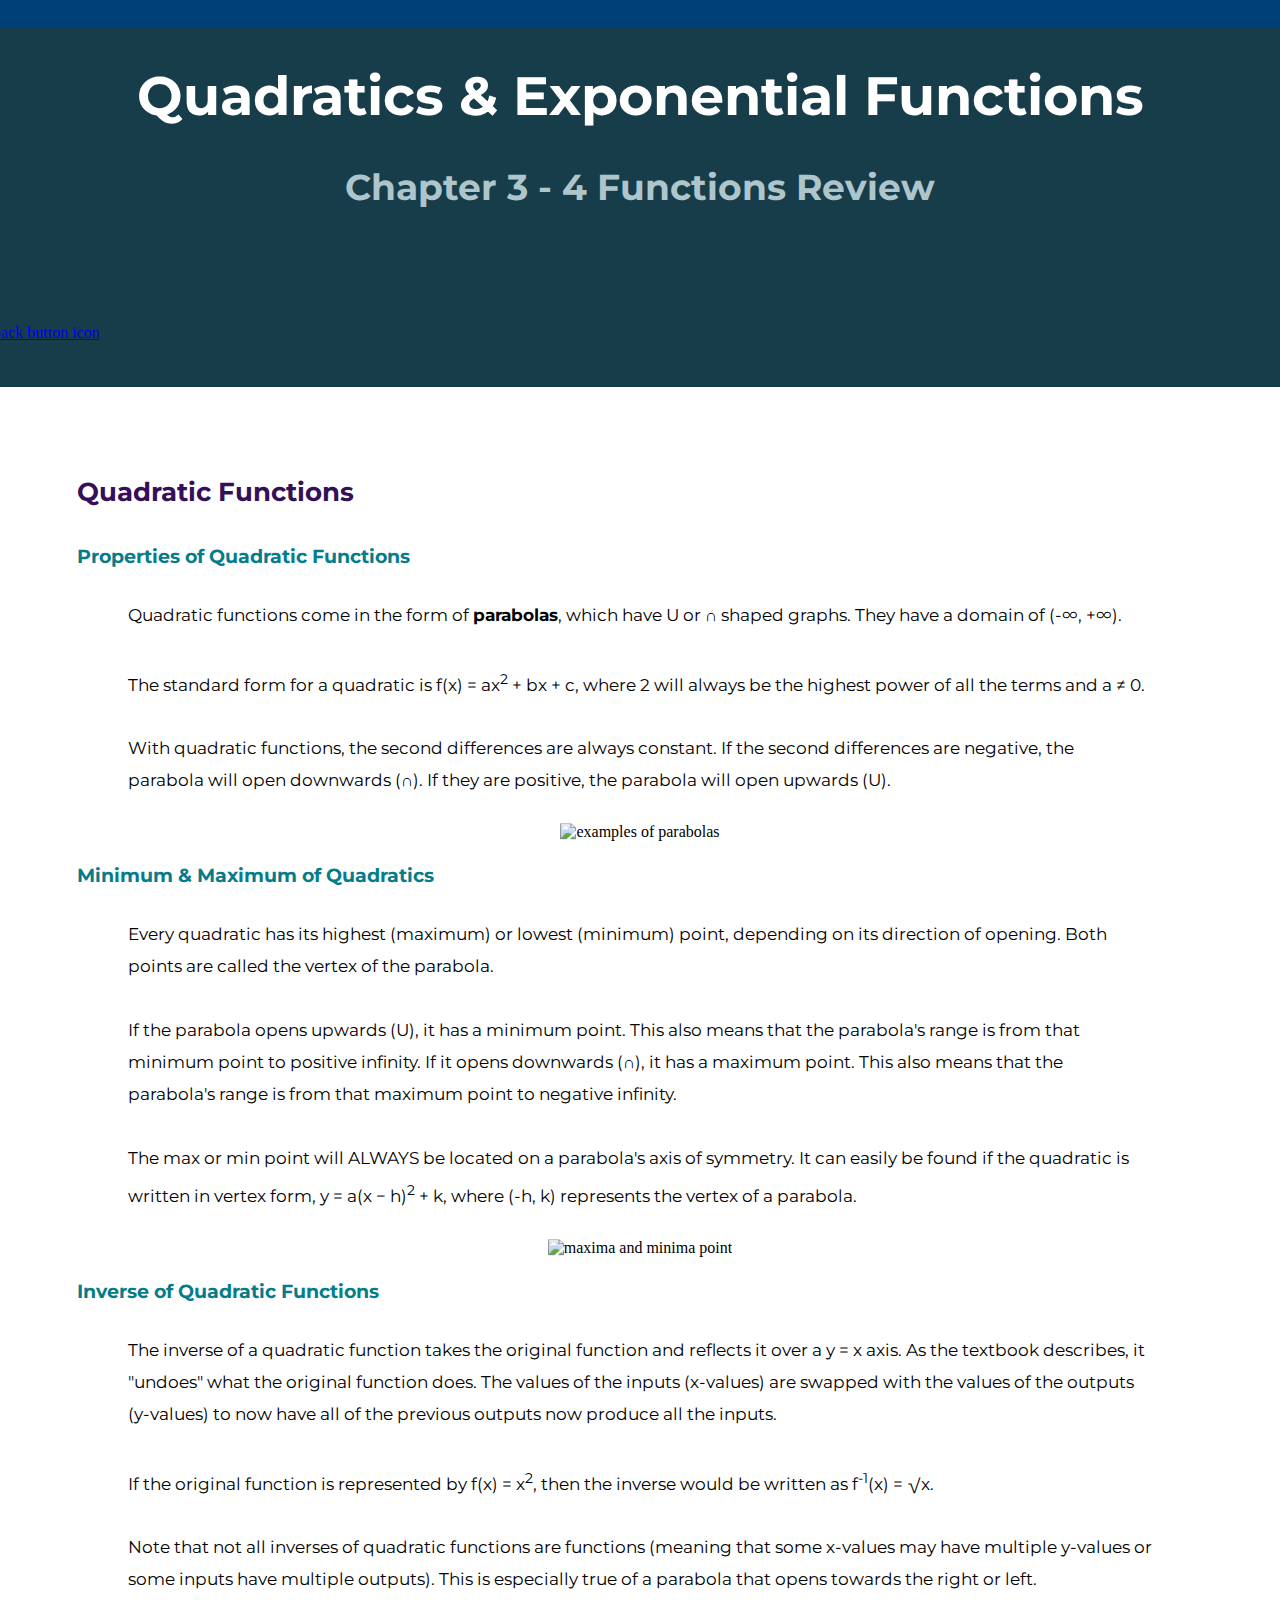
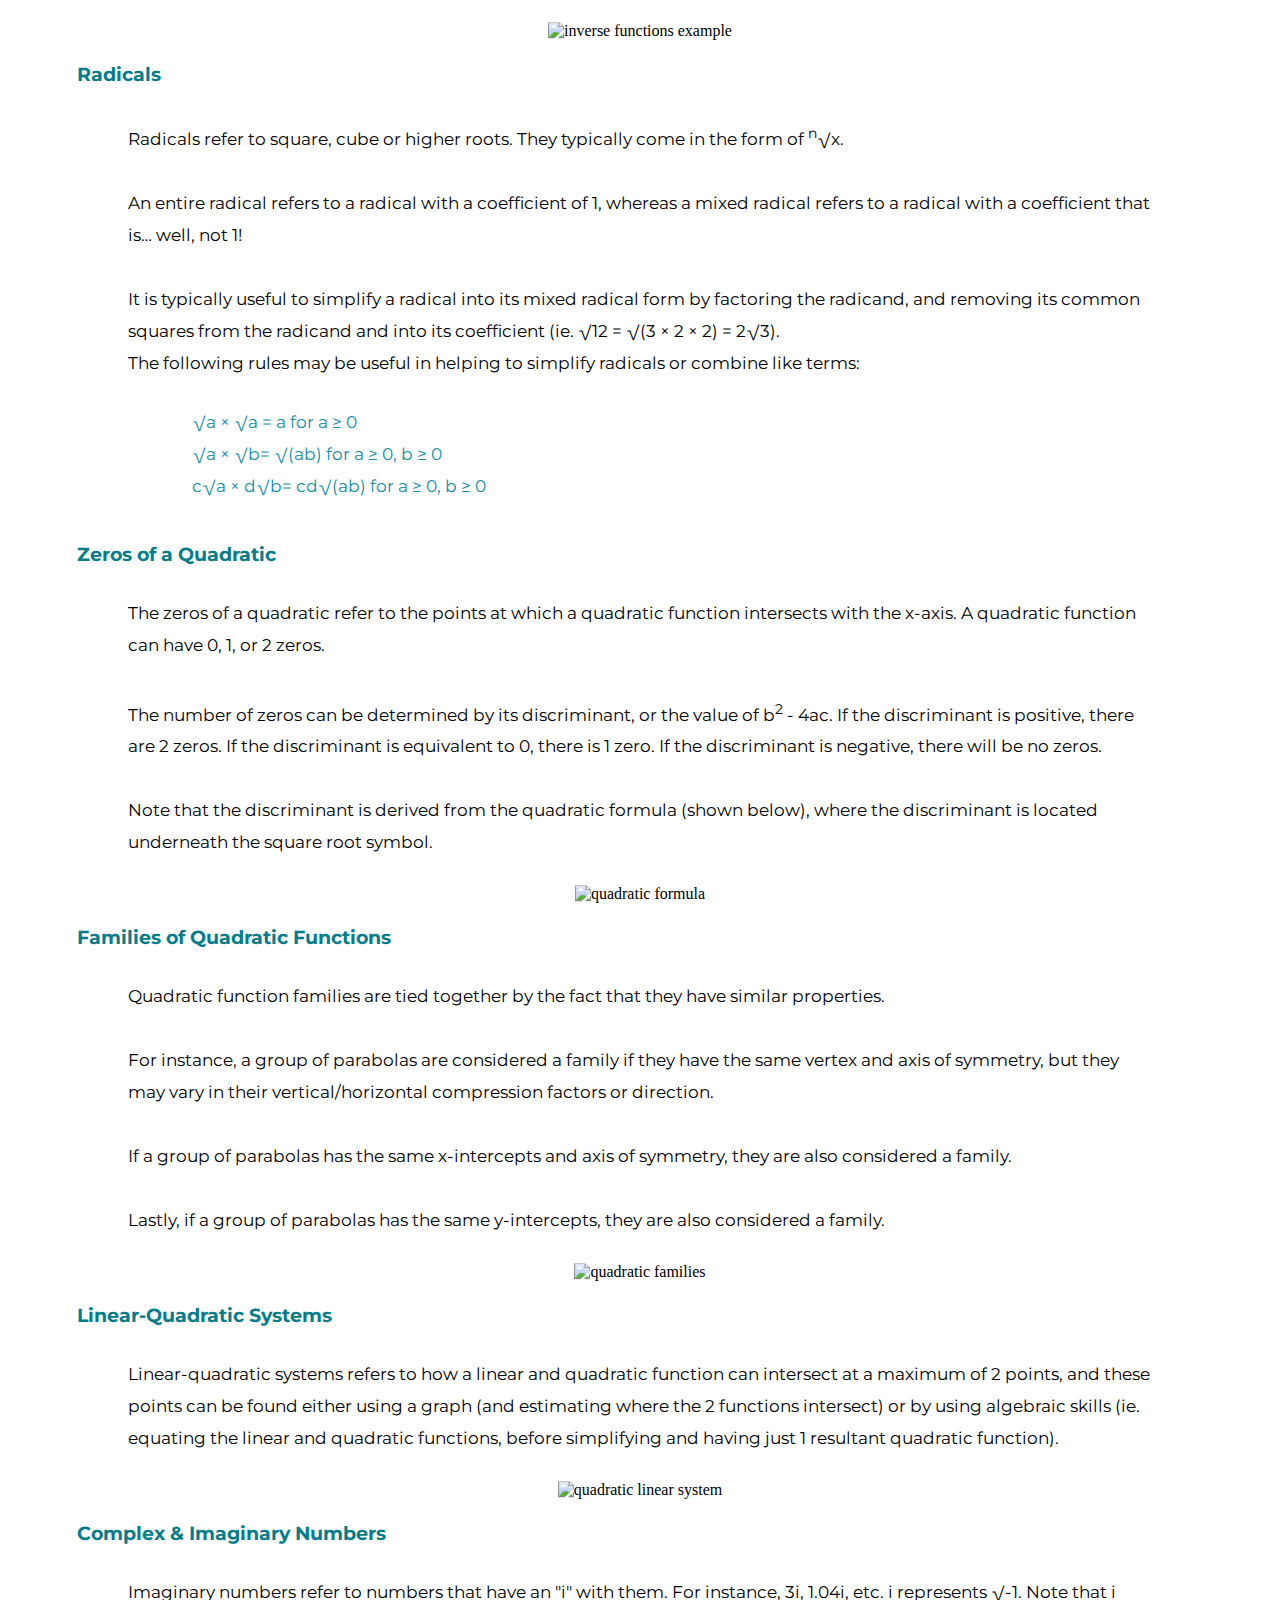
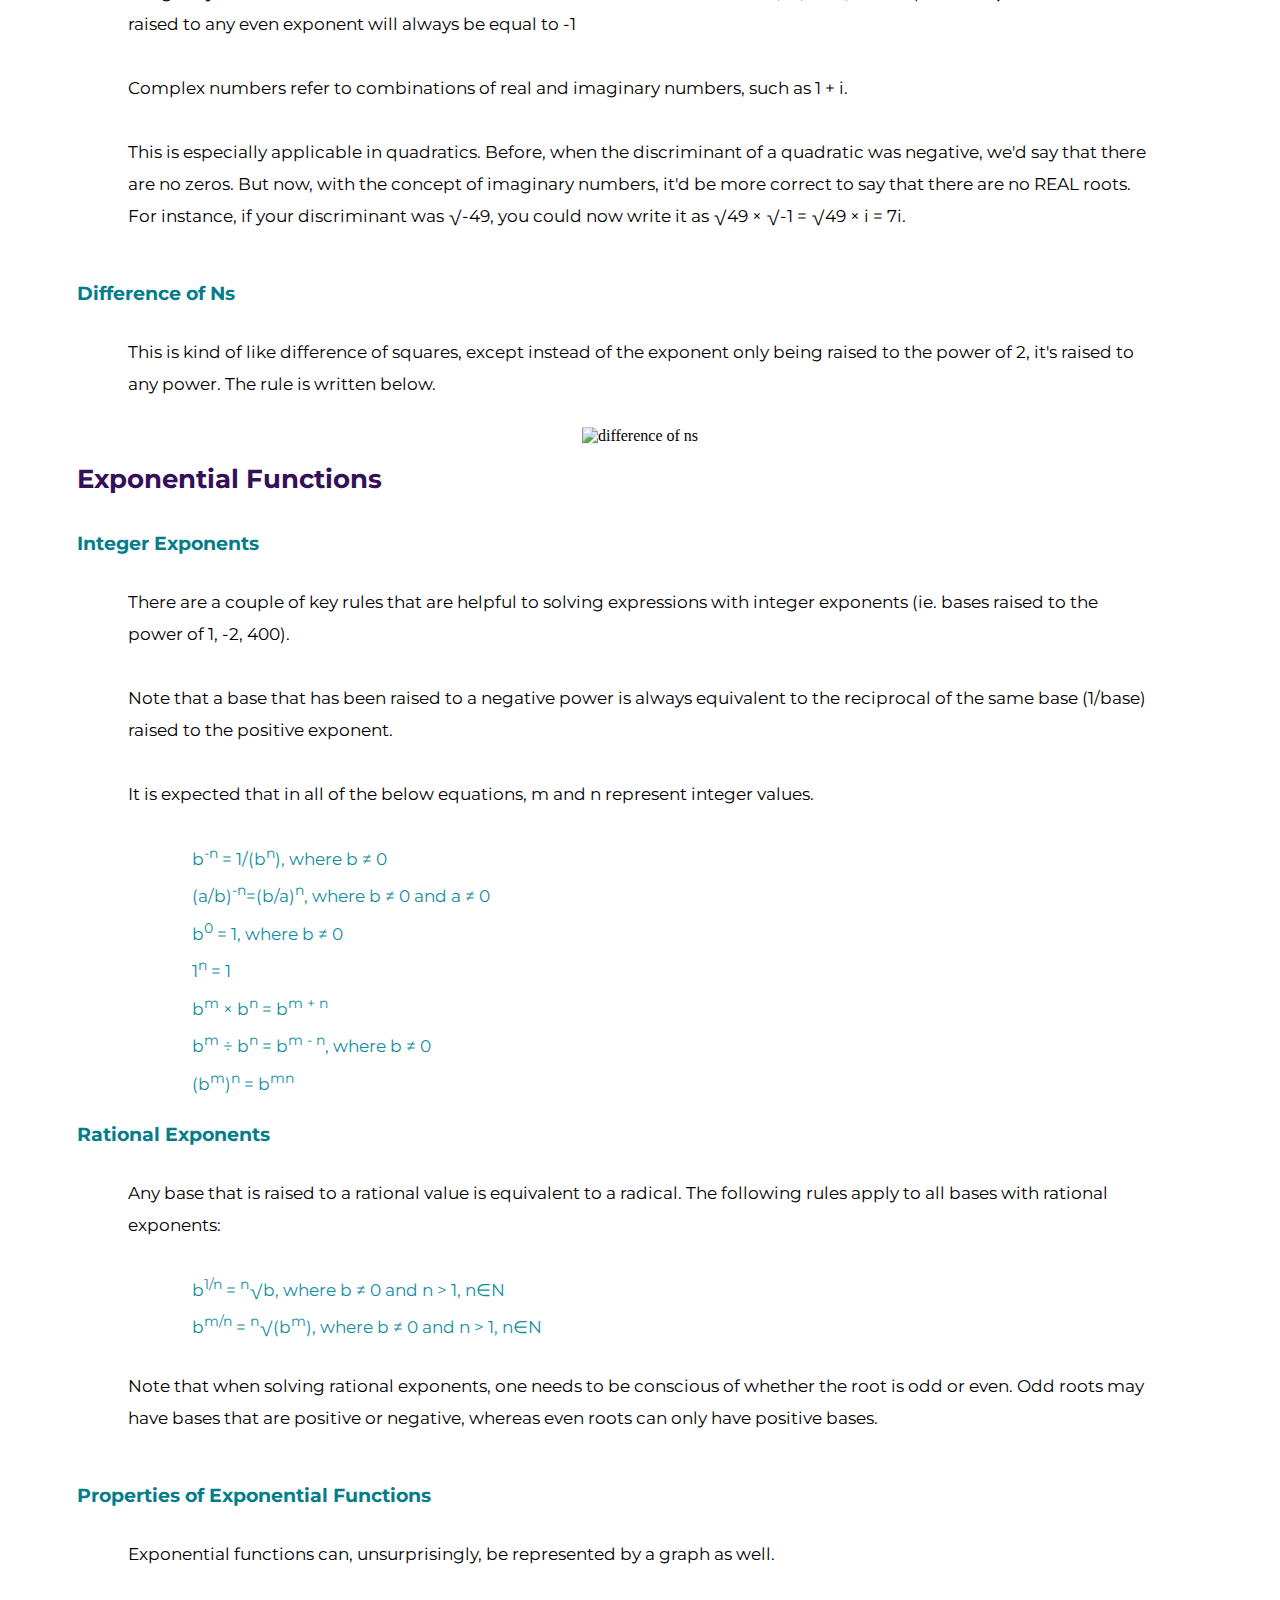
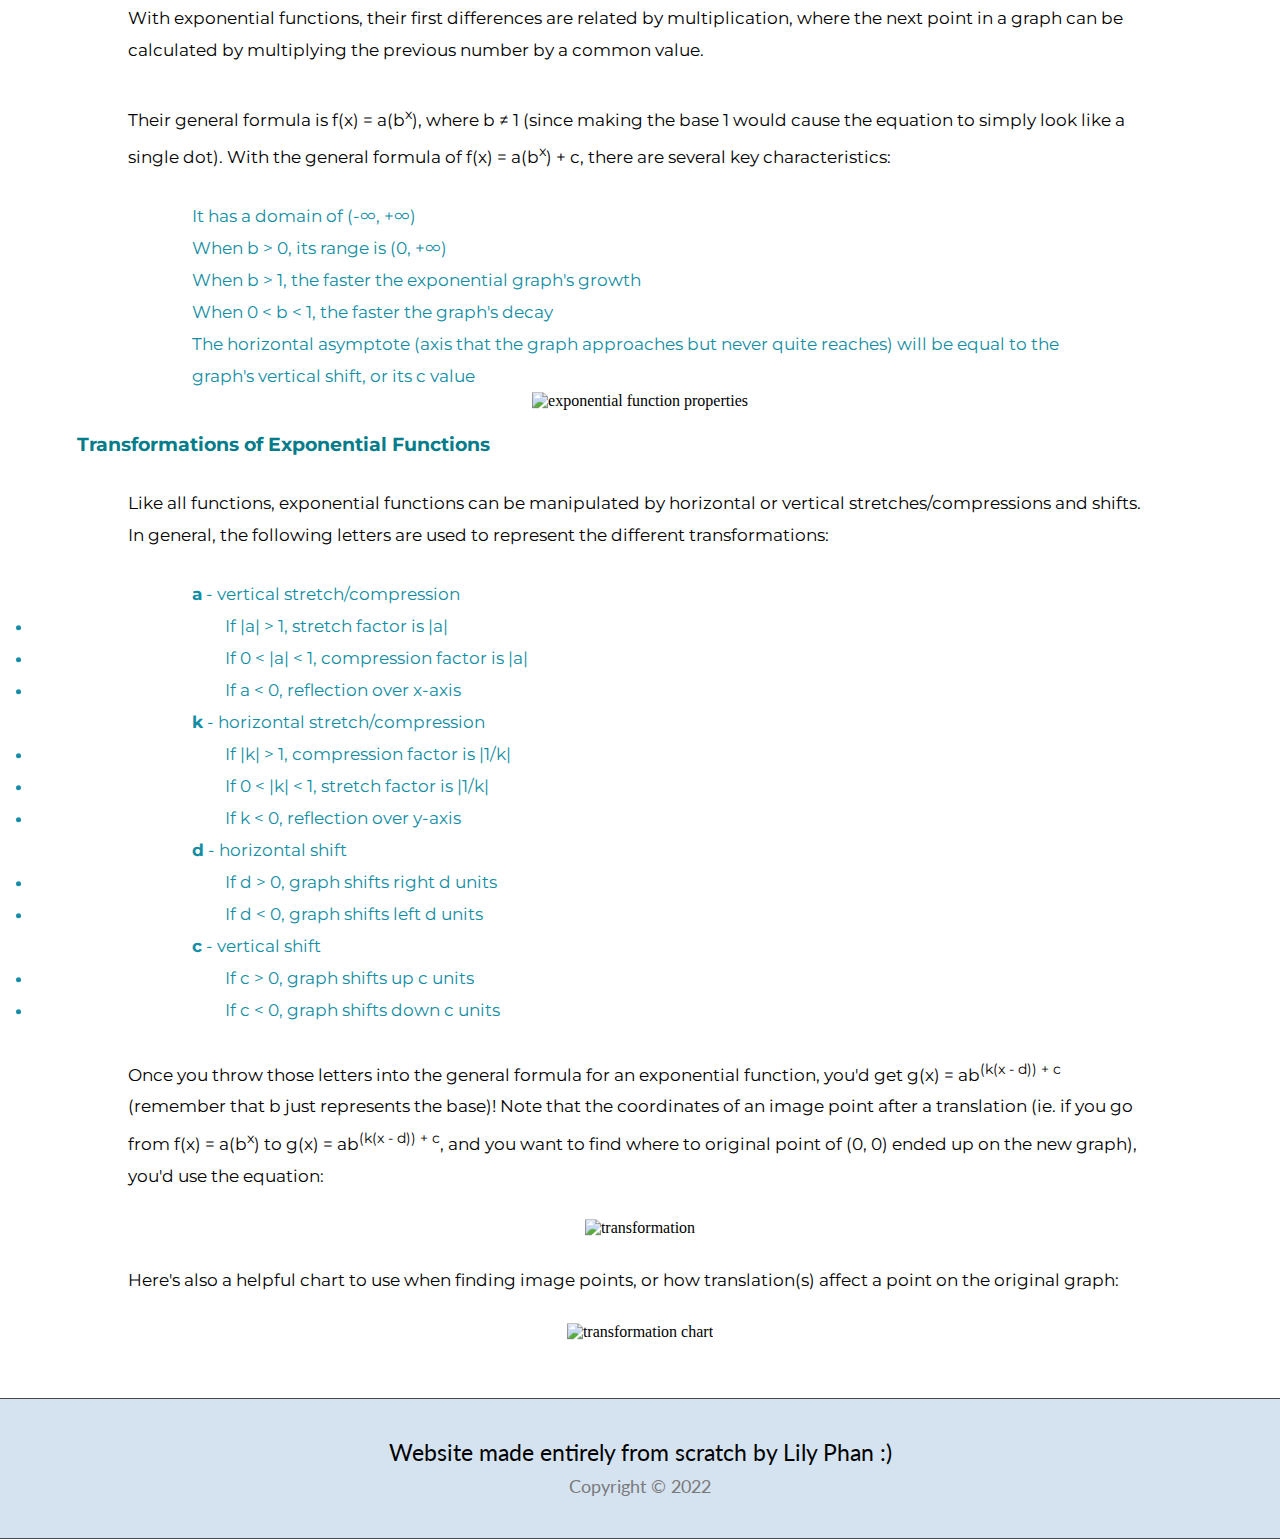
==== firstClueReviewSheet.html @ 7a1e906f "Add files via upload" ====
<!DOCTYPE html>
<html>
<meta charset="utf-8">
<meta name="viewport" content="width=device-width, initial-scale=1">

<head>
    <title>Clue 1 Review Sheet</title>
    <link rel="icon" type="image/x-icon" href="./Images/favicon.ico">
    <link rel="stylesheet" type="text/css" href="CSS/reviewsheets.css">
    <link rel="stylesheet" type="text/css" href="CSS/generalFormatting.css">
    <link rel="stylesheet" href="https://fonts.googleapis.com/css2?family=Lato:wght@300&display=swap">
    <link rel="stylesheet" href="https://fonts.googleapis.com/css2?family=Montserrat:wght@600&display=swap">
    <link rel="stylesheet" href="https://fonts.googleapis.com/css2?family=Montserrat:wght@300&display=swap">

    <style>
    .words {
    transform: translate(0, -1%);
}
</style>
</head>

<body class = "startBody">
<hr class = "top">
<hr class = "banner">

        <div class = "backbutton">
        <span title = "Return to previous page">
        <a href ="firstClue.html">
        <img src="Images/backButton2.png" style="width:5%" alt="back button icon">
        </a>
        </span>
        </div>

    <h1>Quadratics & Exponential Functions</h1>
    <h2>Chapter 3 - 4 Functions Review</h2>

<!-- Start of review -->
<div class = "words">
    <p class = "header1">
        Quadratic Functions
    </p>

    <p class = "header2">
        Properties of Quadratic Functions
    </p>

    <p class = "info">
        Quadratic functions come in the form of <b>parabolas</b>, which have U or ∩ shaped graphs. They have a domain of (-∞, +∞). <br><br>
        The standard form for a quadratic is f(x) = ax<sup>2</sup> + bx + c, where 2 will always be the highest power of all the terms and a ≠ 0. <br><br>
        With quadratic functions, the second differences are always constant.
        If the second differences are negative, the parabola will open downwards (∩).
        If they are positive, the parabola will open upwards (U).
    </p>

    <img src="./Images/3.1example.png" alt = "examples of parabolas" width = 50%>

<p class = "header2">
    Minimum & Maximum of Quadratics
</p>

<p class = "info">
    Every quadratic has its highest (maximum) or lowest (minimum) point, depending on its direction of opening. Both points are called the vertex of the parabola.<br><br>

    If the parabola opens upwards (U), it has a minimum point. This also means that the parabola's range is from that minimum point to positive infinity.
    If it opens downwards (∩), it has a maximum point. This also means that the parabola's range is from that maximum point to negative infinity.<br><br>

    The max or min point will ALWAYS be located on a parabola's axis of symmetry. It can easily be found if the quadratic is written in vertex form, y = a(x − h)<sup>2</sup> + k, where (-h, k)
    represents the vertex of a parabola.
</p>

    <img src="./Images/3.2example.png" alt = "maxima and minima point" width = 50%>

    <p class = "header2">
        Inverse of Quadratic Functions
    </p>

    <p class = "info">
        The inverse of a quadratic function takes the original function and reflects it over a y = x axis. As the textbook describes, it "undoes" what the original function does. The values of the inputs (x-values) are swapped with the values of the outputs (y-values) to now have all of the previous outputs now produce all the inputs. <br><br>

        If the original function is represented by f(x) = x<sup>2</sup>, then the inverse would
        be written as f<sup>-1</sup>(x) = √x. <br><br>

        Note that not all inverses of quadratic functions are functions (meaning that some x-values may have multiple y-values or some inputs have multiple outputs). This is especially true of a parabola that opens towards the right or left.
    </p>

    <img src="./Images/3.3example.png" alt = "inverse functions example" width = 50%>

    <p class = "header2">
        Radicals
    </p>

    <p class = "info">
        Radicals refer to square, cube or higher roots. They typically come in the form of <sup>n</sup>√x. <br><br>

        An entire radical refers to a radical with a coefficient of 1, whereas a mixed radical refers to a radical with a coefficient that is… well, not 1!<br><br>

        It is typically useful to simplify a radical into its mixed radical form by factoring the radicand, and
        removing its common squares from the radicand and into its coefficient (ie. √12 = √(3 × 2 × 2) = 2√3). <br>

        The following rules may be useful in helping to simplify radicals or combine like terms:
            <li>√a × √a = a for a &ge; 0 </li>
            <li>√a × √b= √(ab) for a &ge; 0, b &ge; 0 </li>
            <li>c√a × d√b= cd√(ab) for a &ge; 0, b &ge; 0</li>
    </p> <br>

    <p class = "header2">
        Zeros of a Quadratic
    </p>

    <p class = "info">
        The zeros of a quadratic refer to the points at which a quadratic function intersects with the x-axis. A quadratic function can have 0, 1, or 2 zeros.<br><br>

        The number of zeros can be determined by its discriminant, or the value of b<sup>2</sup> - 4ac. If the discriminant is positive, there are 2 zeros.
        If the discriminant is equivalent to 0, there is 1 zero. If the discriminant is negative, there will be no zeros. <br><br>

        Note that the discriminant is derived from the quadratic formula (shown below), where the discriminant is located underneath the square root symbol.
        <br>
    </p>
    <img src="./Images/quadraticformula.png" alt = "quadratic formula" width = 25%>

    <p class = "header2">
        Families of Quadratic Functions
    </p>

    <p class = "info">
        Quadratic function families are tied together by the fact that they have similar properties. <br><br>

        For instance, a group of parabolas are considered a family if they have the same vertex and axis of symmetry, but they may vary in their vertical/horizontal
        compression factors or direction.<br><br>

        If a group of parabolas has the same x-intercepts and axis of symmetry, they are also considered a family. <br><br>

        Lastly, if a group of parabolas has the same y-intercepts, they are also considered a family.
    </p>

    <img src = "./Images/quadraticFamilies.png" alt = "quadratic families" width = 70%>

    <p class = "header2">
        Linear-Quadratic Systems
    </p>

    <p class = "info">
        Linear-quadratic systems refers to how a linear and quadratic function can intersect at a maximum of 2 points,
        and these points can be found either using a graph (and estimating where the 2 functions intersect)
        or by using algebraic skills (ie. equating the linear and quadratic functions, before simplifying and
        having just 1 resultant quadratic function).
    </p>

    <img src="./Images/quadlinthing.png" alt = "quadratic linear system" width = 50%>

    <p class = "header2">
        Complex & Imaginary Numbers
    </p>
    <p class = "info">
        Imaginary numbers refer to numbers that have an "i" with them. For instance, 3i, 1.04i, etc. i represents &radic;-1. Note that i raised to any even exponent will always be equal to -1 <br><br>

        Complex numbers refer to combinations of real and imaginary numbers, such as 1 + i.<br><br>

        This is especially applicable in quadratics. Before, when the discriminant of a quadratic was negative, we'd say that there are no zeros. But now, with the concept of imaginary numbers, it'd be more correct to say that there are no REAL roots. For instance, if your discriminant was &radic;-49, you could now write it as &radic;49 × &radic;-1 = &radic;49 × i = 7i.
    </p>

    <p class = "header2">
        Difference of Ns
    </p>
    <p class = "info">
        This is kind of like difference of squares, except instead of the exponent only being raised to the power of 2, it's raised to any power. The rule is written below.
    </p>

    <img src="./Images/differenceofns.png" alt = "difference of ns" width = 50%>

    <p class = "header1">
        Exponential Functions
    </p>

    <p class = "header2">
        Integer Exponents
    </p>

    <p class = "info">
        There are a couple of key rules that are helpful to solving expressions with integer exponents
        (ie. bases raised to the power of 1, -2, 400). <br><br>

        Note that a base that has been raised to a negative power is
        always equivalent to the reciprocal of the same base (1/base) raised to the positive exponent. <br><br>

        It is expected that in all of the below equations, m and n represent integer values.<br>
    <li>b<sup>-n</sup> = 1/(b<sup>n</sup>), where b ≠ 0</li>
    <li>(a/b)<sup>-n</sup>=(b/a)<sup>n</sup>, where b ≠ 0 and a ≠ 0</li>
    <li>b<sup>0</sup> = 1, where b ≠ 0</li>
    <li>1<sup>n</sup> = 1</li>
    <li>b<sup>m</sup> × b<sup>n</sup> = b<sup>m + n</sup></li>
    <li>b<sup>m</sup> ÷ b<sup>n</sup> = b<sup>m - n</sup>, where b ≠ 0</li>
    <li>(b<sup>m</sup>)<sup>n</sup> = b<sup>mn</sup></li>

    </p>

    <p class = "header2">
        Rational Exponents
    </p>

    <p class = "info">
        Any base that is raised to a rational value is equivalent to a radical.
        The following rules apply to all bases with rational exponents: <br>

    <li>b<sup>1/n</sup> = <sup>n</sup>√b, where b ≠ 0 and n > 1, n&isin;N</li>
    <li>b<sup>m/n</sup> = <sup>n</sup>√(b<sup>m</sup>), where b ≠ 0 and n > 1, n&isin;N</li>
    </p>
    <p class = "info">
        Note that when solving rational exponents, one needs to be conscious of whether the root is odd or even.
        Odd roots may have bases that are positive or negative, whereas even roots can only have positive bases.
    </p>

    <p class = "header2">
        Properties of Exponential Functions
    </p>

    <p class = "info">
        Exponential functions can, unsurprisingly, be represented by a graph as well. <br><br>

        With exponential functions, their first differences are related by multiplication, where the next point in
        a graph can be calculated by multiplying the previous number by a common value. <br><br>

        Their general formula is f(x) = a(b<sup>x</sup>), where b ≠ 1 (since making the base 1 would cause the equation to simply look like a single dot).
        With the general formula of f(x) = a(b<sup>x</sup>) + c, there are several key characteristics:
        <li>It has a domain of (-∞, +∞)</li>
        <li>When b > 0, its range is (0, +∞)</li>
        <li>When b > 1, the faster the exponential graph's growth</li>
        <li>When 0 < b < 1, the faster the graph's decay</li>
        <li>The horizontal asymptote (axis that the graph approaches but never quite reaches) will be equal to the graph's vertical shift, or its c value</li>
    </p>
    <img src ="./Images/expproperties.png" alt = "exponential function properties" width = 50%>

    <p class = "header2">
        Transformations of Exponential Functions
    </p>

    <p class = "info">
        Like all functions, exponential functions can be manipulated by horizontal or vertical
        stretches/compressions and shifts. In general, the following letters are used to
        represent the different transformations:
        <li><b>a</b> - vertical stretch/compression</li>
            <li style="margin-left:2em">If |a| > 1, stretch factor is |a|</li>
            <li style="margin-left:2em">If 0 < |a| < 1, compression factor is |a|</li>
            <li style="margin-left:2em">If a < 0, reflection over x-axis</li>
        <li><b>k</b> - horizontal stretch/compression</li>
            <li style="margin-left:2em">If |k| > 1, compression factor is |1/k|</li>
            <li style="margin-left:2em">If 0 < |k| < 1, stretch factor is |1/k|</li>
            <li style="margin-left:2em">If k < 0, reflection over y-axis</li>
        <li><b>d</b> - horizontal shift</li>
            <li style="margin-left:2em">If d > 0, graph shifts right d units</li>
            <li style="margin-left:2em">If d < 0, graph shifts left d units</li>
        <li><b>c</b> - vertical shift</li>
            <li style="margin-left:2em">If c > 0, graph shifts up c units</li>
            <li style="margin-left:2em">If c < 0, graph shifts down c units</li>
    </p>
    <p class = "info">
        Once you throw those letters into the general formula for an exponential function,
        you'd get g(x) = ab<sup>(k(x - d)) + c</sup> (remember that b just represents the base)! Note that the coordinates of an image point after a translation
        (ie. if you go from f(x) = a(b<sup>x</sup>) to g(x) = ab<sup>(k(x - d)) + c</sup>, and you want to find where to
        original point of (0, 0) ended up on the new graph), you'd use the equation:
    </p>
    <img src="./Images/transformationformula.png" alt = "transformation" width = 25%>
    <p class = "info">
        Here's also a helpful chart to use when finding image points, or how translation(s) affect a point on the original graph:
    </p>
    <img src="./Images/transformationChart.png" alt = "transformation chart" width = 50%>

</div>
<!-- End of review -->

<div class = "special">
    <footer>
        <p>Website made entirely from scratch by Lily Phan :)</p>
        <p class = "copyright"> Copyright &copy; 2022</p>
    </footer>
</div>
</body>

</html>
---- CSS/reviewsheets.css ----
h1 {
    position: relative;
    margin-bottom: 0;
    top: 2vh;
    left: 50vh;
    transform: translate(-50vh, -40vh);
    color: white;
    font-family: 'Montserrat', sans-serif;
    font-size: 6vh;
    transition: 0.5s;
}

h2 {
        position: relative;
        margin-bottom: 0;
        top: 4vh;
        left: 50vh;
        transform: translate(-50vh, -38vh);
        color: #afc5cc;
        font-family: 'Montserrat', sans-serif;
        font-size: 4vh;
        transition: 0.5s;
}

.banner {
    margin: 0px;
    height: 40vh;
    border: none;
    background-color:#183d4a;
}

.special{
    margin-top: 0vh;
}

.backbutton {
    transform: translate(-47%, -350%);
    margin-bottom: 0;
}

.header1 {
	font-family: 'Montserrat', sans-serif;
	text-align: left;
	font-size: 2vw;
	padding-top: 2vh;
	padding-bottom: 1.5vh;
	padding-left: 6vw;
	padding-right: 6vw;
	line-height: 2rem;
	font-weight: bold;
	color: #350f57; /* Purple color */
}

.header2{
	font-family: 'Montserrat', sans-serif;
	text-align: left;
	font-size: 1.5vw;
	padding-top: 2vh;
	padding-left: 6vw;
	padding-right: 6vw;
	line-height: 2rem;
	font-weight: bold;
	color: #047c8a; /* Cyanish colour */
}

.info{
	font-family: 'Montserrat', sans-serif;
	text-align: left;
	font-size: 1.3vw;
	padding-top: 3vh;
	padding-bottom: 3vh;
	padding-left: 10vw;
	padding-right: 10vw;
	line-height: 2rem;

}

li {
	font-family: 'Montserrat', sans-serif;
	text-align: left;
	font-size: 1.3vw;
	padding-left: 15vw;
	padding-right: 15vw;
	line-height: 2rem;
	color: #128da3;
}
---- CSS/generalFormatting.css ----
/* Removes white border on website. */
* {
  margin: 0;
  padding: 0;
}

footer {
    position: relative;
    font-family: 'Lato', sans-serif;
    text-align: center;
    font-size: 2.5vh;
    padding-top: 4.5vh;
    padding-bottom: 4.5vh;
    background-color: #d5e3f0;
    border-top: 1px solid #4a4a4a;
    border-bottom: 1px solid #4a4a4a;
}

.startBody{
    position: relative;
    text-align: center;
}

.copyright {
    font-size: 2vh;
    padding-top:1vh;
    color: #7a7a7a;
}

.top {
    margin: 0;
    height: 3vh;
    border: none;
    background-color:#004078;
}
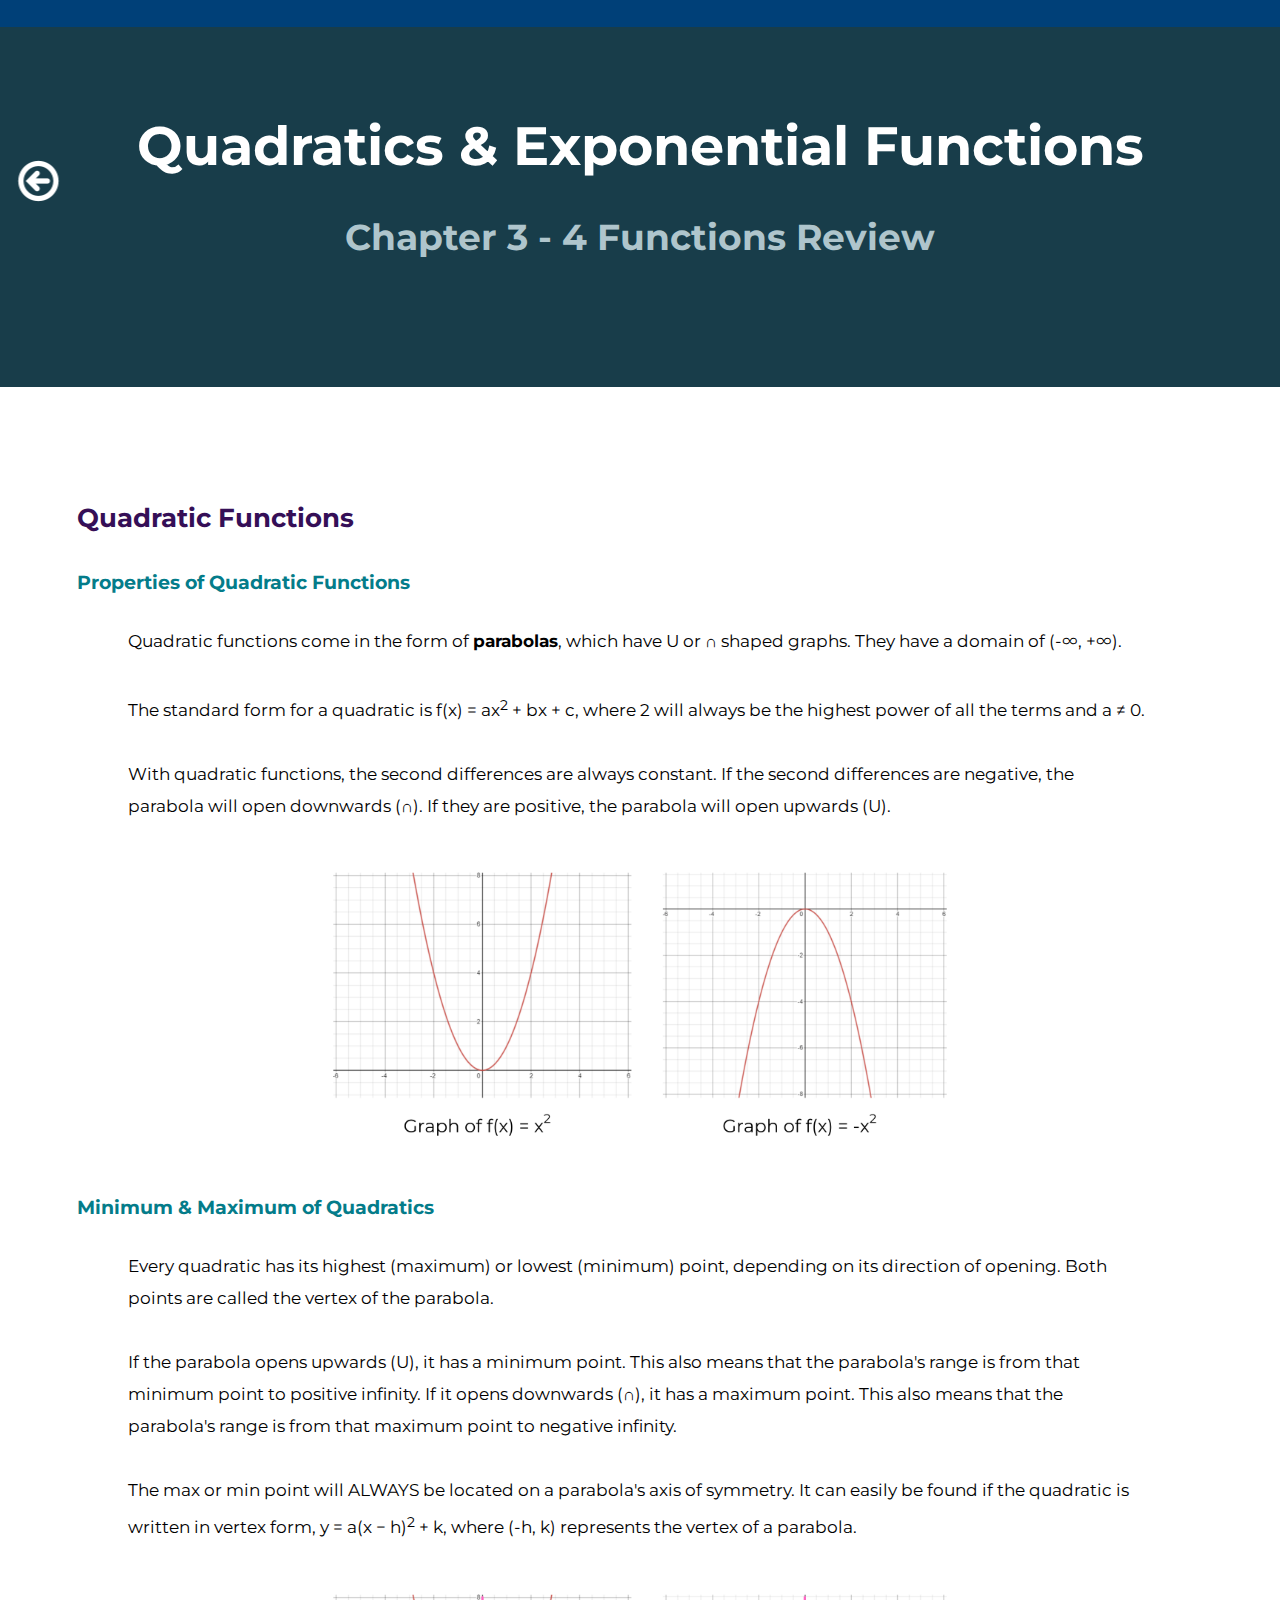
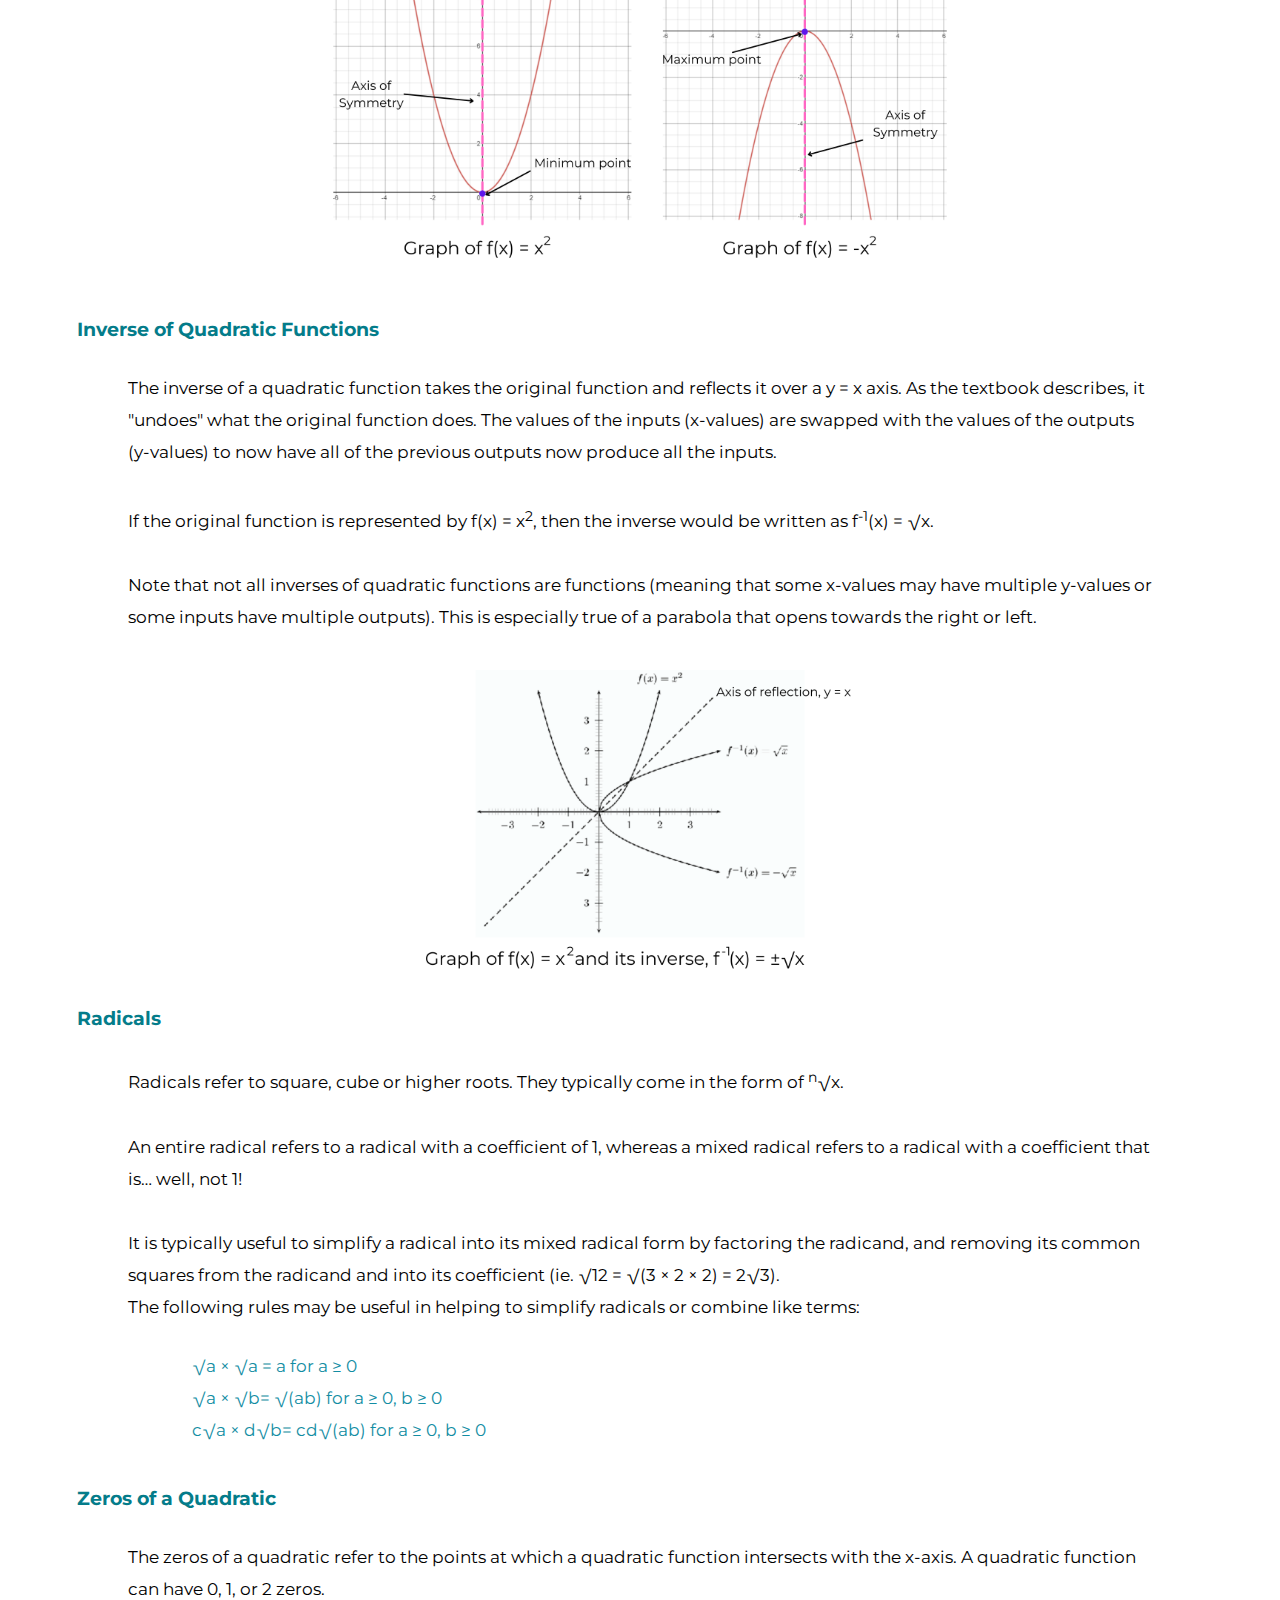
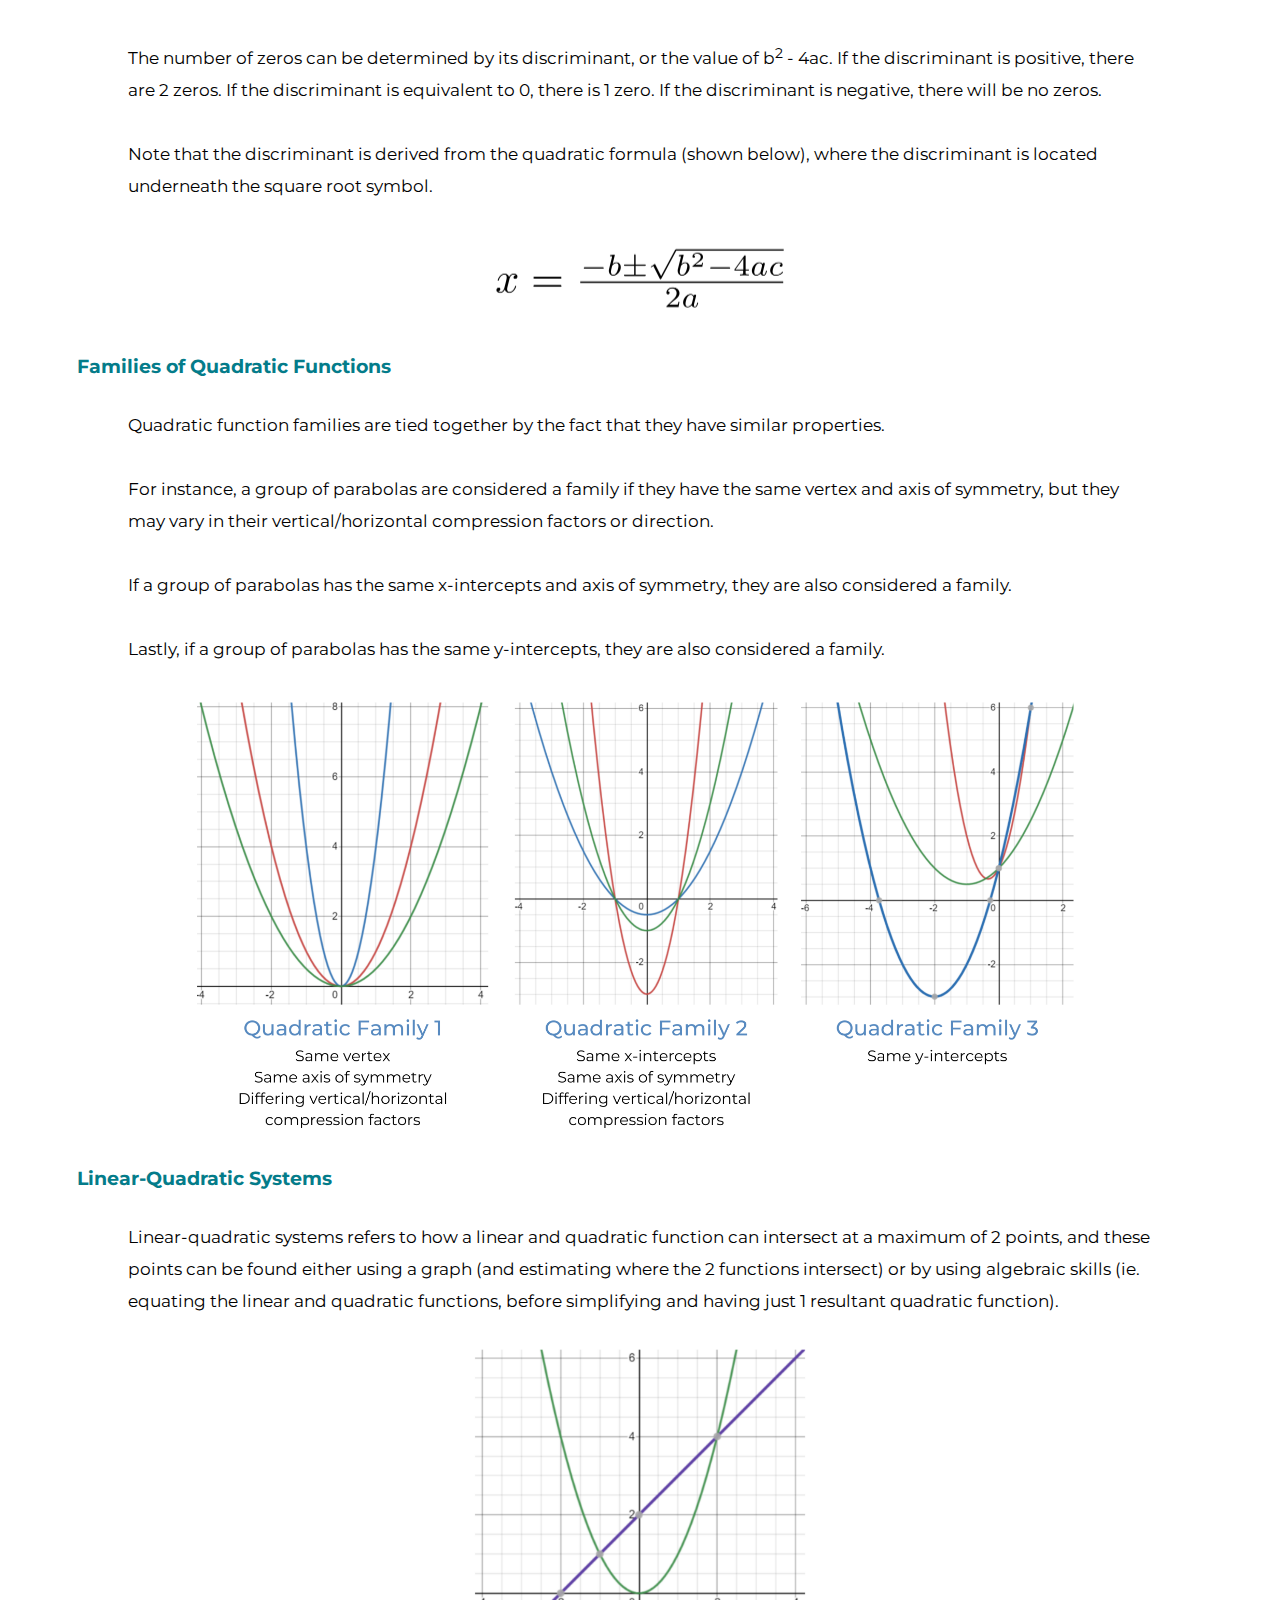
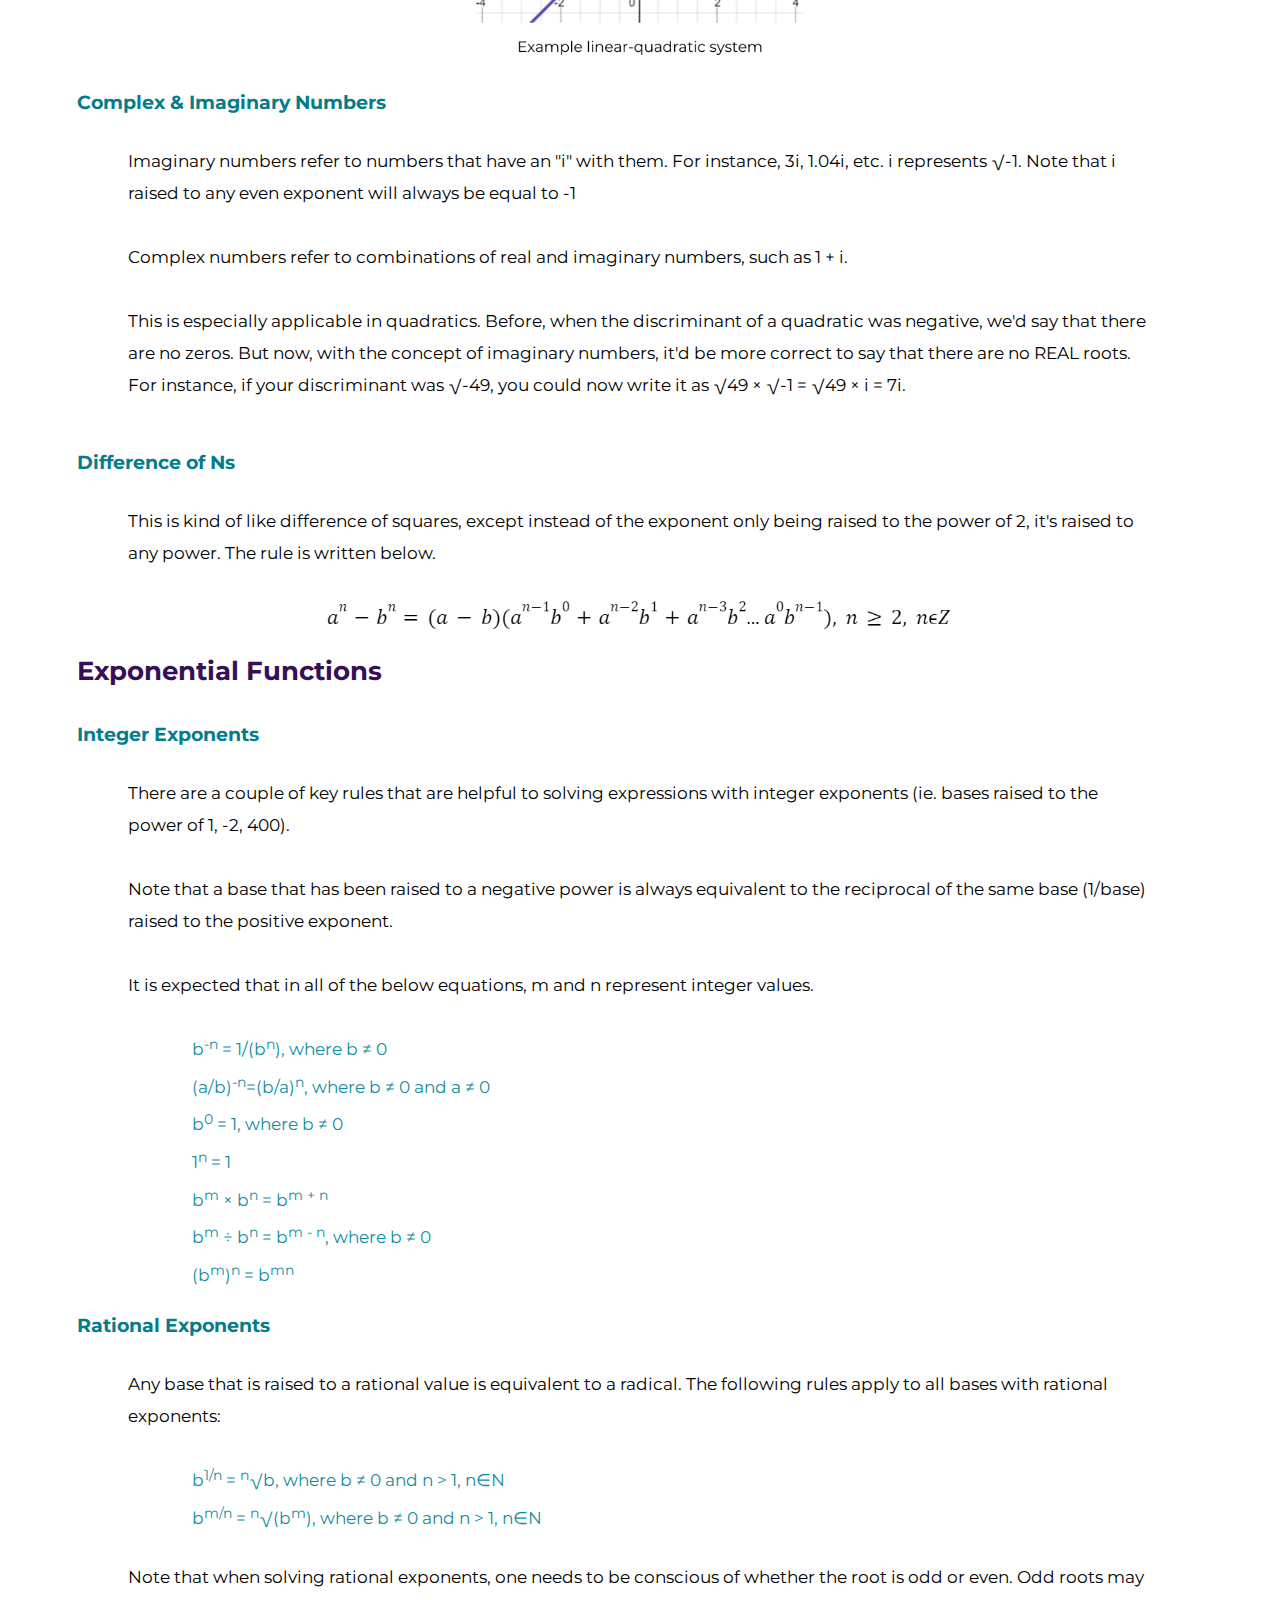
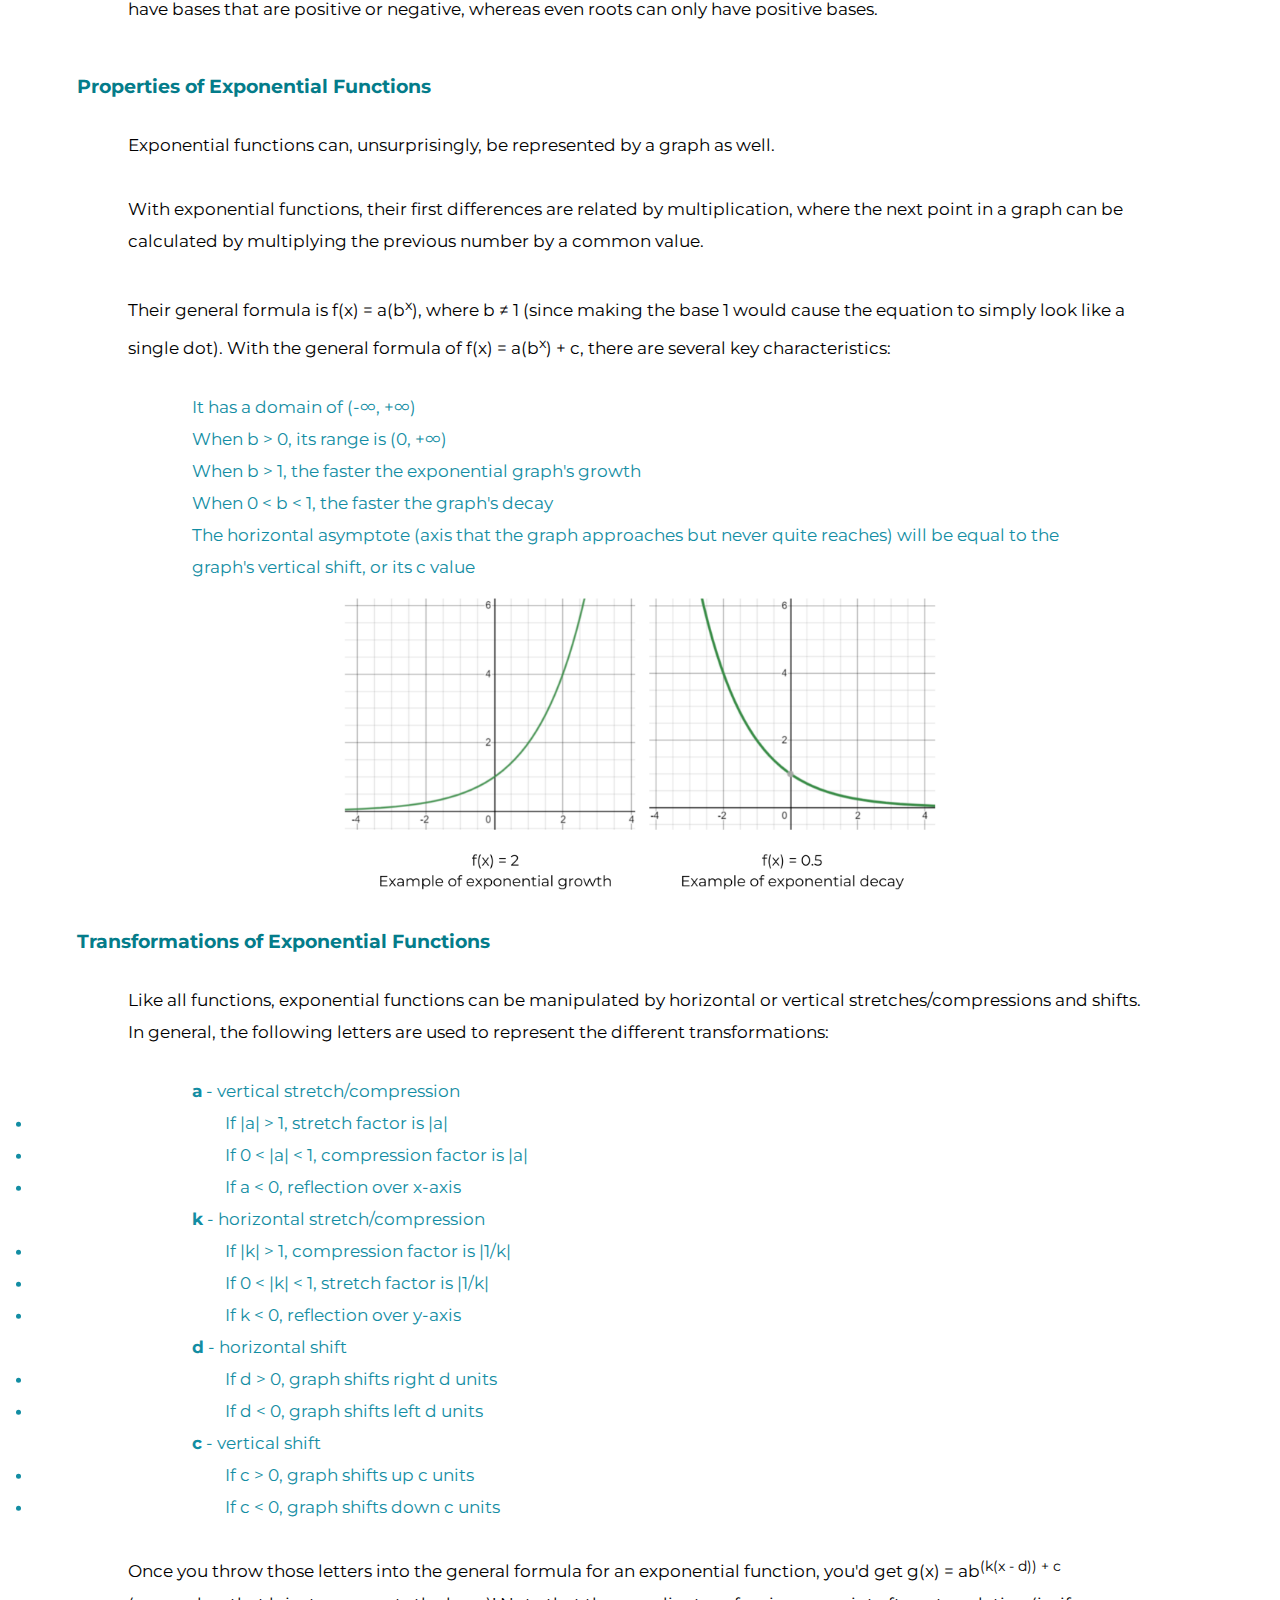
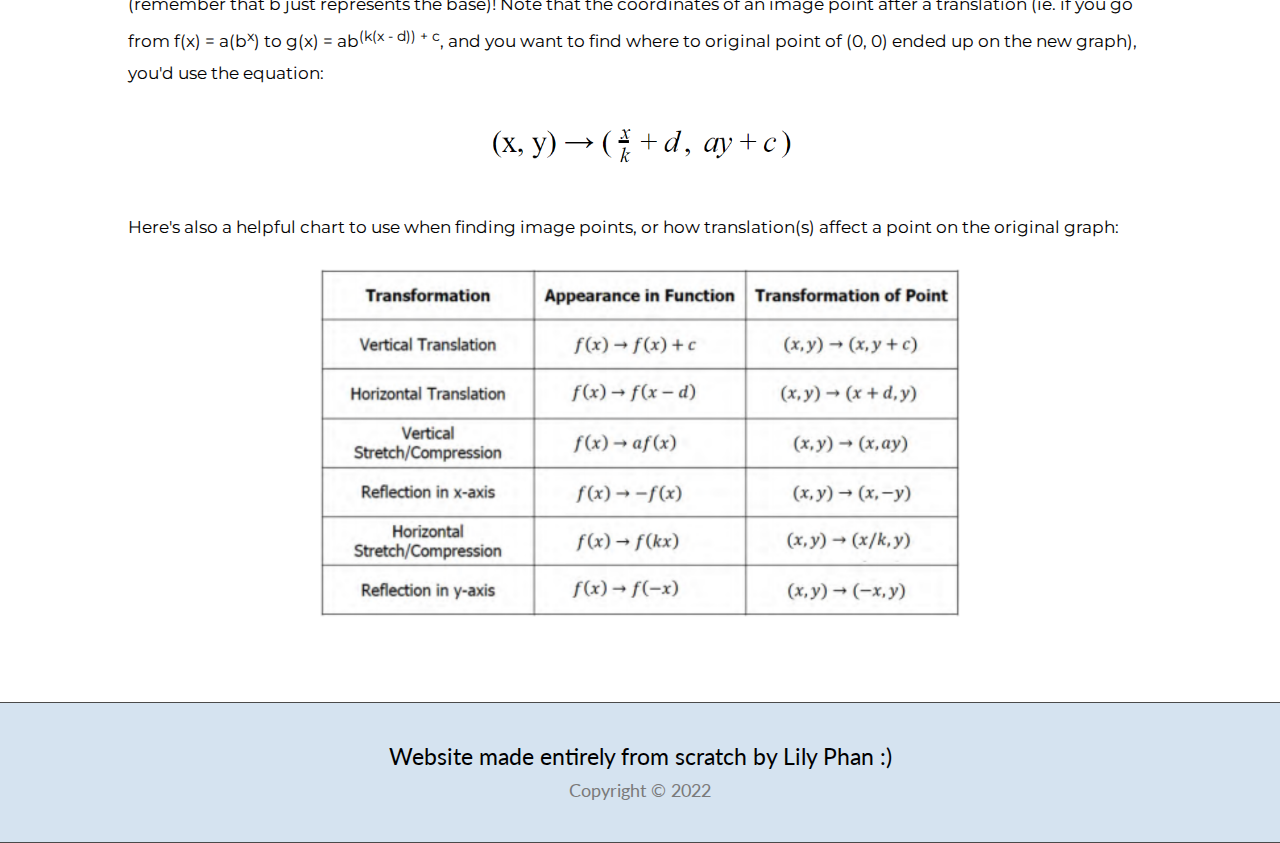
==== commit 64d2b608: "Update firstClueReviewSheet.html" ====
--- a/firstClueReviewSheet.html
+++ b/firstClueReviewSheet.html
@@ -263,7 +263,7 @@
     <p class = "info">
         Here's also a helpful chart to use when finding image points, or how translation(s) affect a point on the original graph:
     </p>
-    <img src="./Images/transformationChart.png" alt = "transformation chart" width = 50%>
+    <img src="./Images/transformationChart.PNG" alt = "transformation chart" width = 50%>
 
 </div>
 <!-- End of review -->
@@ -276,4 +276,4 @@
 </div>
 </body>
 
-</html>+</html>
